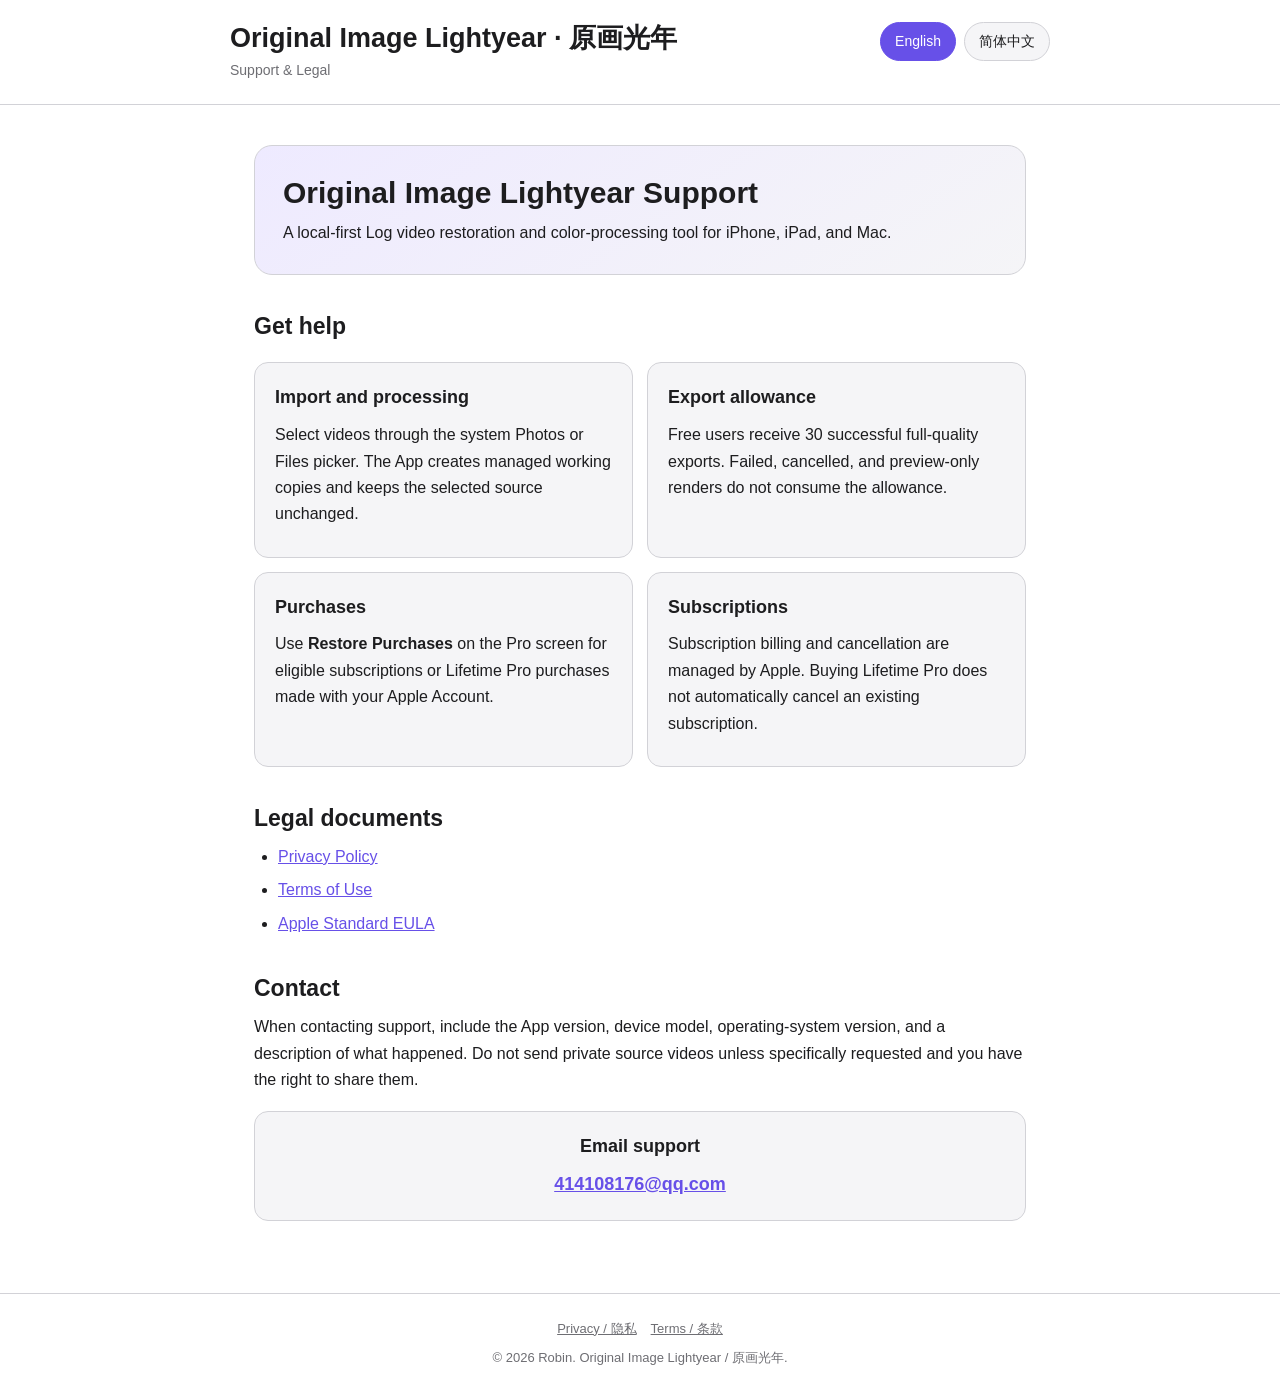
==== index.html @ ecbe5960 "发布原画光年中英双语法律与支持页面" ====
<!doctype html>
<html lang="en">
<head>
  <meta charset="utf-8">
  <meta name="viewport" content="width=device-width, initial-scale=1">
  <meta name="description" content="Support and legal information for Original Image Lightyear (原画光年).">
  <title>Original Image Lightyear — Support</title>
  <link rel="stylesheet" href="./assets/site.css">
  <script defer src="./assets/site.js"></script>
</head>
<body>
  <header class="site-header">
    <div class="header-inner header-row">
      <div>
        <h1 class="brand">Original Image Lightyear · 原画光年</h1>
        <p class="subtitle">Support &amp; Legal</p>
      </div>
      <nav class="language-switcher" aria-label="Language">
        <button type="button" data-language-button="en" aria-pressed="true">English</button>
        <button type="button" data-language-button="zh-Hans" aria-pressed="false">简体中文</button>
      </nav>
    </div>
  </header>

  <main>
    <section class="language-content" data-language="en">
      <div class="hero">
        <h2>Original Image Lightyear Support</h2>
        <p>A local-first Log video restoration and color-processing tool for iPhone, iPad, and Mac.</p>
      </div>

      <h2>Get help</h2>
      <div class="cards">
        <article class="card">
          <h3>Import and processing</h3>
          <p>Select videos through the system Photos or Files picker. The App creates managed working copies and keeps the selected source unchanged.</p>
        </article>
        <article class="card">
          <h3>Export allowance</h3>
          <p>Free users receive 30 successful full-quality exports. Failed, cancelled, and preview-only renders do not consume the allowance.</p>
        </article>
        <article class="card">
          <h3>Purchases</h3>
          <p>Use <strong>Restore Purchases</strong> on the Pro screen for eligible subscriptions or Lifetime Pro purchases made with your Apple Account.</p>
        </article>
        <article class="card">
          <h3>Subscriptions</h3>
          <p>Subscription billing and cancellation are managed by Apple. Buying Lifetime Pro does not automatically cancel an existing subscription.</p>
        </article>
      </div>

      <h2>Legal documents</h2>
      <ul>
        <li><a data-language-link href="./privacy/">Privacy Policy</a></li>
        <li><a data-language-link href="./privacy/terms.html">Terms of Use</a></li>
        <li><a href="https://www.apple.com/legal/internet-services/itunes/dev/stdeula/">Apple Standard EULA</a></li>
      </ul>

      <h2>Contact</h2>
      <p>When contacting support, include the App version, device model, operating-system version, and a description of what happened. Do not send private source videos unless specifically requested and you have the right to share them.</p>
      <div class="contact-box">
        <h3>Email support</h3>
        <a href="mailto:414108176@qq.com">414108176@qq.com</a>
      </div>
    </section>

    <section class="language-content" data-language="zh-Hans" hidden>
      <div class="hero">
        <h2>原画光年支持</h2>
        <p>适用于 iPhone、iPad 和 Mac 的本地优先 Log 视频还原与色彩处理工具。</p>
      </div>

      <h2>获取帮助</h2>
      <div class="cards">
        <article class="card">
          <h3>导入与处理</h3>
          <p>请通过系统“照片”或“文件”选择器选择视频。本应用会创建受管理的工作副本，并保持所选源文件不变。</p>
        </article>
        <article class="card">
          <h3>免费导出额度</h3>
          <p>免费用户可成功导出 30 个完整质量文件。失败、取消和仅用于预览的渲染不会消耗额度。</p>
        </article>
        <article class="card">
          <h3>恢复购买</h3>
          <p>如需恢复使用同一 Apple 账户购买的有效订阅或永久 Pro，请在 Pro 页面选择“恢复购买”。</p>
        </article>
        <article class="card">
          <h3>订阅管理</h3>
          <p>订阅的扣款与取消由 Apple 管理。购买永久 Pro 不会自动取消已有订阅。</p>
        </article>
      </div>

      <h2>法律文档</h2>
      <ul>
        <li><a data-language-link href="./privacy/">隐私政策</a></li>
        <li><a data-language-link href="./privacy/terms.html">使用条款</a></li>
        <li><a href="https://www.apple.com/legal/internet-services/itunes/dev/stdeula/">Apple 标准最终用户许可协议</a></li>
      </ul>

      <h2>联系我们</h2>
      <p>联系支持时，请提供应用版本、设备型号、操作系统版本和问题描述。除非支持人员明确请求且您有权分享，否则请勿发送包含隐私内容的源视频。</p>
      <div class="contact-box">
        <h3>支持邮箱</h3>
        <a href="mailto:414108176@qq.com">414108176@qq.com</a>
      </div>
    </section>
  </main>

  <footer class="site-footer">
    <div class="footer-inner">
      <div class="footer-links">
        <a data-language-link href="./privacy/">Privacy / 隐私</a>
        <a data-language-link href="./privacy/terms.html">Terms / 条款</a>
      </div>
      <div>© 2026 Robin. Original Image Lightyear / 原画光年.</div>
    </div>
  </footer>
</body>
</html>
---- assets/site.css ----
:root {
  color-scheme: light dark;
  --bg: #ffffff;
  --surface: #f5f5f7;
  --text: #1d1d1f;
  --muted: #6e6e73;
  --border: #d2d2d7;
  --accent: #6750e8;
  --accent-soft: #eeeaff;
  --max-width: 820px;
}

@media (prefers-color-scheme: dark) {
  :root {
    --bg: #000000;
    --surface: #1d1d1f;
    --text: #f5f5f7;
    --muted: #a1a1a6;
    --border: #424245;
    --accent: #8e79ff;
    --accent-soft: #252044;
  }
}

* { box-sizing: border-box; }

html { scroll-behavior: smooth; }

body {
  margin: 0;
  background: var(--bg);
  color: var(--text);
  font-family: -apple-system, BlinkMacSystemFont, "SF Pro Text", "Helvetica Neue", Arial, sans-serif;
  font-size: 16px;
  line-height: 1.65;
  -webkit-font-smoothing: antialiased;
}

a { color: var(--accent); }
a:hover { text-decoration-thickness: 2px; }

.site-header {
  border-bottom: 1px solid var(--border);
  padding: 22px 24px;
}

.header-inner,
main,
.footer-inner {
  width: min(100%, var(--max-width));
  margin: 0 auto;
}

.header-row {
  display: flex;
  align-items: flex-start;
  justify-content: space-between;
  gap: 20px;
}

.brand {
  margin: 0;
  font-size: 27px;
  line-height: 1.2;
}

.subtitle {
  margin: 5px 0 0;
  color: var(--muted);
  font-size: 14px;
}

.language-switcher {
  display: flex;
  flex-shrink: 0;
  gap: 8px;
}

.language-switcher button {
  min-height: 38px;
  padding: 7px 14px;
  border: 1px solid var(--border);
  border-radius: 999px;
  background: var(--surface);
  color: var(--text);
  font: inherit;
  font-size: 14px;
  cursor: pointer;
}

.language-switcher button[aria-pressed="true"] {
  border-color: var(--accent);
  background: var(--accent);
  color: #ffffff;
}

main { padding: 40px 24px 72px; }

.language-content[hidden] { display: none; }

.hero {
  padding: 28px;
  border: 1px solid var(--border);
  border-radius: 18px;
  background: linear-gradient(145deg, var(--accent-soft), var(--surface));
}

.hero h2 {
  margin: 0 0 8px;
  font-size: 30px;
  line-height: 1.25;
}

.hero p { margin: 8px 0 0; }

h2 {
  margin: 36px 0 10px;
  font-size: 23px;
  line-height: 1.35;
}

h3 {
  margin: 24px 0 8px;
  font-size: 18px;
}

p { margin: 9px 0; }

ul, ol {
  margin: 10px 0;
  padding-left: 24px;
}

li { margin: 7px 0; }

.meta {
  color: var(--muted);
  font-size: 14px;
}

.cards {
  display: grid;
  grid-template-columns: repeat(2, minmax(0, 1fr));
  gap: 14px;
  margin: 20px 0;
}

.card,
.notice,
.contact-box {
  padding: 20px;
  border: 1px solid var(--border);
  border-radius: 14px;
  background: var(--surface);
}

.card h3,
.contact-box h3 { margin-top: 0; }

.notice {
  margin: 18px 0;
  border-left: 4px solid var(--accent);
}

.contact-box {
  margin-top: 18px;
  text-align: center;
}

.contact-box a {
  font-size: 18px;
  font-weight: 650;
}

table {
  width: 100%;
  margin: 16px 0;
  border-collapse: collapse;
  font-size: 14px;
}

th,
td {
  padding: 12px 14px;
  border-bottom: 1px solid var(--border);
  text-align: left;
  vertical-align: top;
}

th {
  background: var(--surface);
  color: var(--muted);
  font-weight: 650;
}

.site-footer {
  border-top: 1px solid var(--border);
  padding: 24px;
  color: var(--muted);
  font-size: 13px;
  text-align: center;
}

.footer-links {
  display: flex;
  justify-content: center;
  flex-wrap: wrap;
  gap: 14px;
  margin-bottom: 8px;
}

.footer-links a { color: var(--muted); }

@media (max-width: 640px) {
  .header-row { display: block; }
  .language-switcher { margin-top: 16px; }
  .cards { grid-template-columns: 1fr; }
  .hero { padding: 22px; }
  table { display: block; overflow-x: auto; }
}
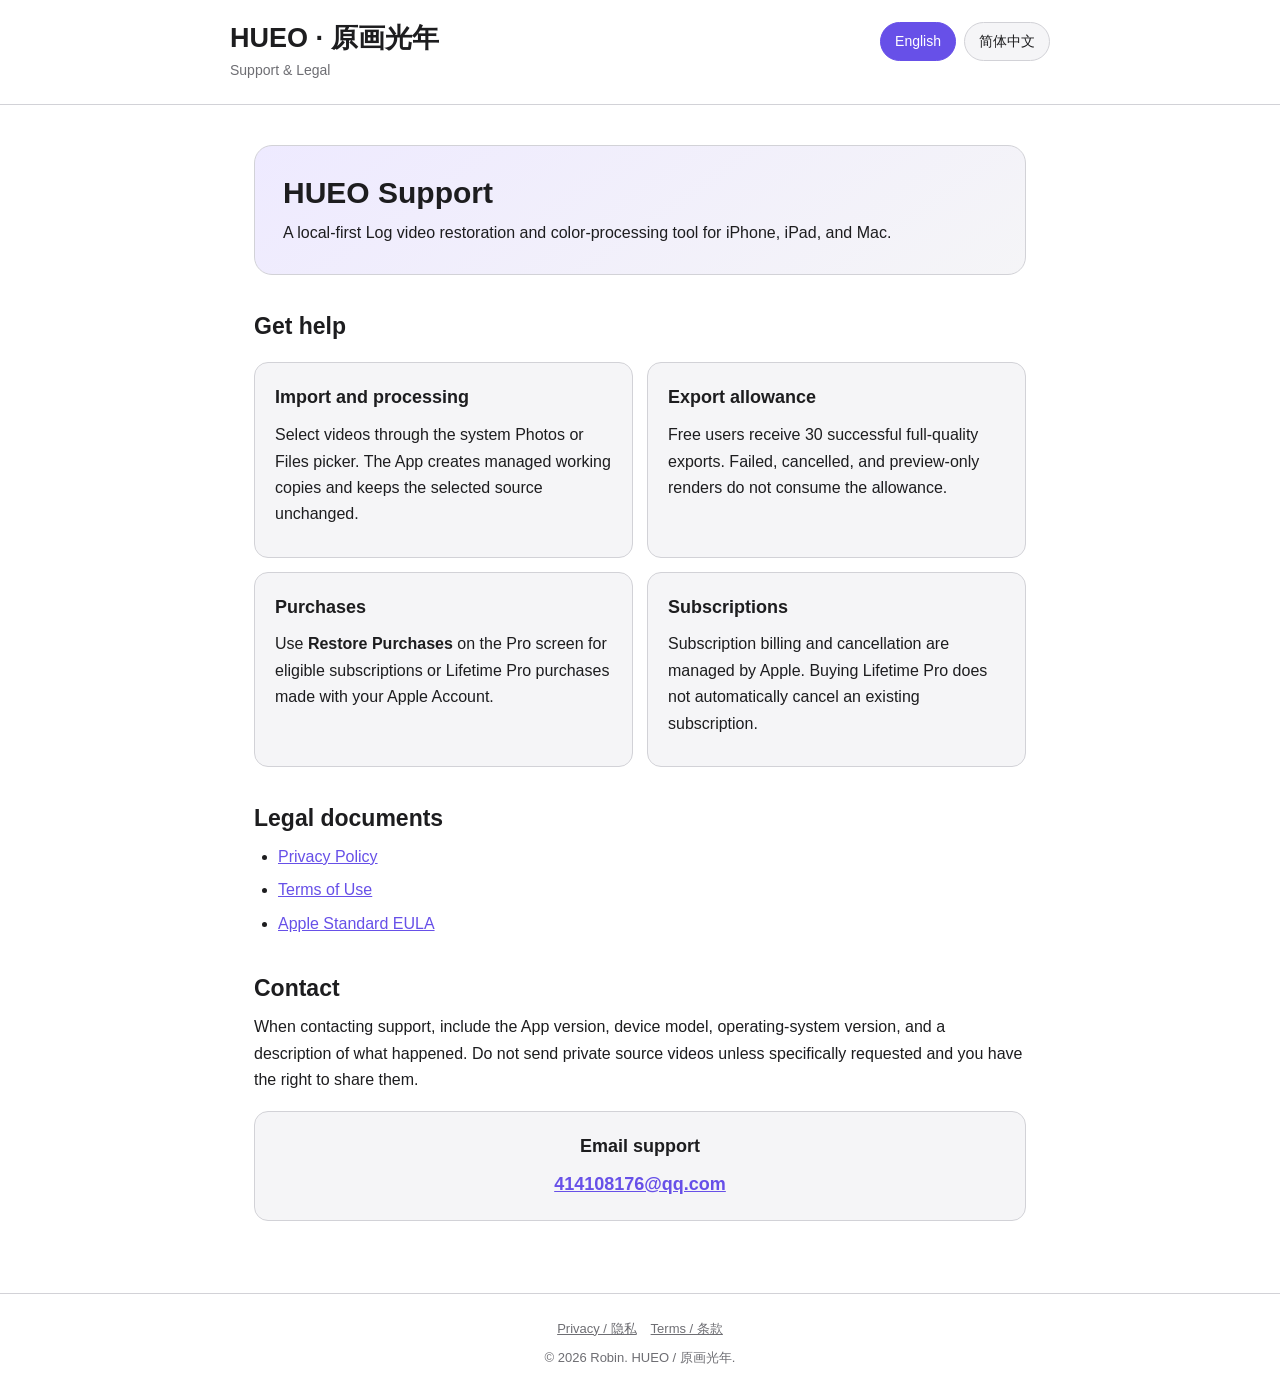
==== commit 00181ac8: "修复：统一 HUEO 法律与支持页面品牌 将支持页、隐私政策和使用条款中的旧英文品牌 Original Image Lightyear 全面替换为 HUEO，中文品牌继续保留原画光年。同步更新页面标题" ====
--- a/index.html
+++ b/index.html
@@ -3,8 +3,8 @@
 <head>
   <meta charset="utf-8">
   <meta name="viewport" content="width=device-width, initial-scale=1">
-  <meta name="description" content="Support and legal information for Original Image Lightyear (原画光年).">
-  <title>Original Image Lightyear — Support</title>
+  <meta name="description" content="Support and legal information for HUEO (原画光年).">
+  <title>HUEO — Support</title>
   <link rel="stylesheet" href="./assets/site.css">
   <script defer src="./assets/site.js"></script>
 </head>
@@ -12,7 +12,7 @@
   <header class="site-header">
     <div class="header-inner header-row">
       <div>
-        <h1 class="brand">Original Image Lightyear · 原画光年</h1>
+        <h1 class="brand">HUEO · 原画光年</h1>
         <p class="subtitle">Support &amp; Legal</p>
       </div>
       <nav class="language-switcher" aria-label="Language">
@@ -25,7 +25,7 @@
   <main>
     <section class="language-content" data-language="en">
       <div class="hero">
-        <h2>Original Image Lightyear Support</h2>
+        <h2>HUEO Support</h2>
         <p>A local-first Log video restoration and color-processing tool for iPhone, iPad, and Mac.</p>
       </div>
 
@@ -112,7 +112,7 @@
         <a data-language-link href="./privacy/">Privacy / 隐私</a>
         <a data-language-link href="./privacy/terms.html">Terms / 条款</a>
       </div>
-      <div>© 2026 Robin. Original Image Lightyear / 原画光年.</div>
+      <div>© 2026 Robin. HUEO / 原画光年.</div>
     </div>
   </footer>
 </body>
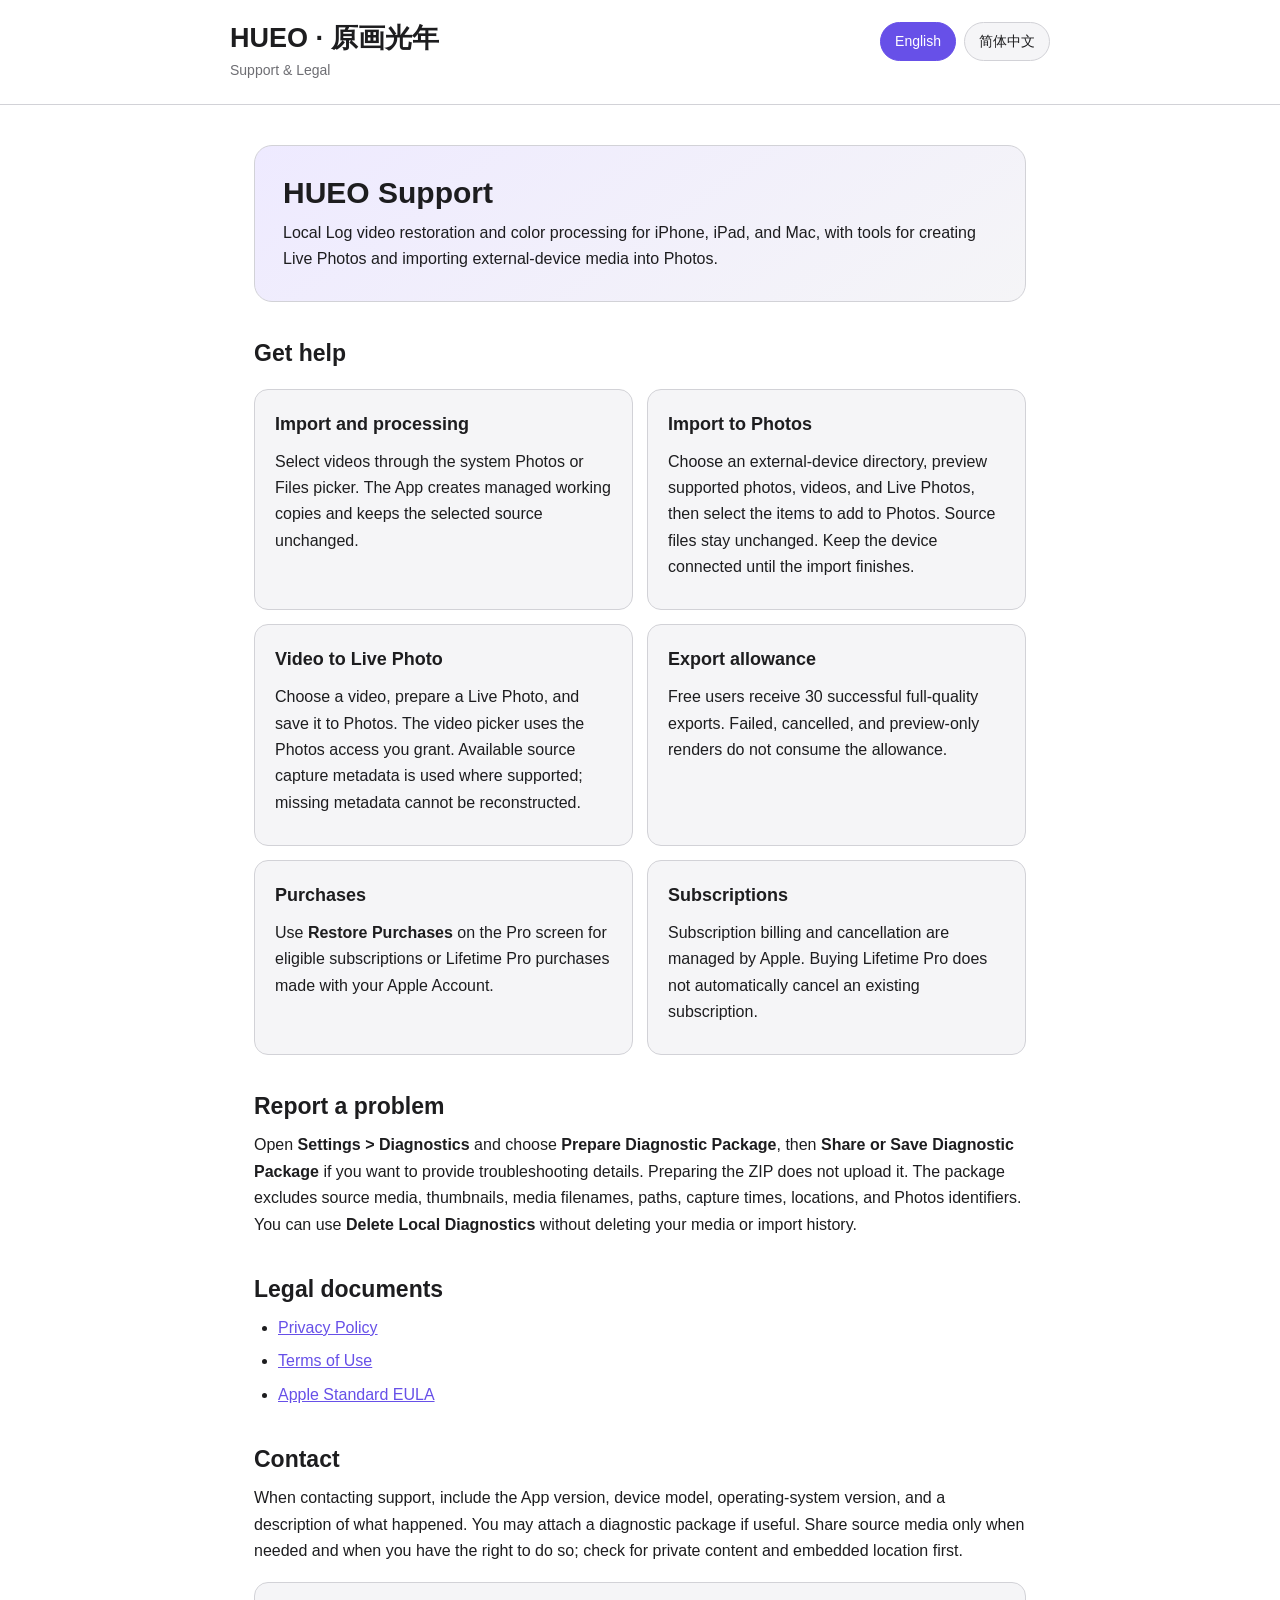
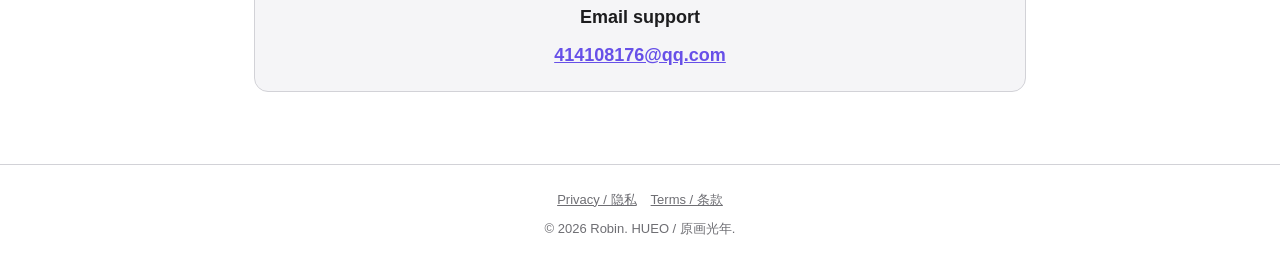
==== commit 6ec2a45d: "docs: align bilingual legal pages with HUEO 1.1.0" ====
--- a/index.html
+++ b/index.html
@@ -26,7 +26,7 @@
     <section class="language-content" data-language="en">
       <div class="hero">
         <h2>HUEO Support</h2>
-        <p>A local-first Log video restoration and color-processing tool for iPhone, iPad, and Mac.</p>
+        <p>Local Log video restoration and color processing for iPhone, iPad, and Mac, with tools for creating Live Photos and importing external-device media into Photos.</p>
       </div>
 
       <h2>Get help</h2>
@@ -34,6 +34,14 @@
         <article class="card">
           <h3>Import and processing</h3>
           <p>Select videos through the system Photos or Files picker. The App creates managed working copies and keeps the selected source unchanged.</p>
+        </article>
+        <article class="card">
+          <h3>Import to Photos</h3>
+          <p>Choose an external-device directory, preview supported photos, videos, and Live Photos, then select the items to add to Photos. Source files stay unchanged. Keep the device connected until the import finishes.</p>
+        </article>
+        <article class="card">
+          <h3>Video to Live Photo</h3>
+          <p>Choose a video, prepare a Live Photo, and save it to Photos. The video picker uses the Photos access you grant. Available source capture metadata is used where supported; missing metadata cannot be reconstructed.</p>
         </article>
         <article class="card">
           <h3>Export allowance</h3>
@@ -49,6 +57,9 @@
         </article>
       </div>
 
+      <h2>Report a problem</h2>
+      <p>Open <strong>Settings &gt; Diagnostics</strong> and choose <strong>Prepare Diagnostic Package</strong>, then <strong>Share or Save Diagnostic Package</strong> if you want to provide troubleshooting details. Preparing the ZIP does not upload it. The package excludes source media, thumbnails, media filenames, paths, capture times, locations, and Photos identifiers. You can use <strong>Delete Local Diagnostics</strong> without deleting your media or import history.</p>
+
       <h2>Legal documents</h2>
       <ul>
         <li><a data-language-link href="./privacy/">Privacy Policy</a></li>
@@ -57,7 +68,7 @@
       </ul>
 
       <h2>Contact</h2>
-      <p>When contacting support, include the App version, device model, operating-system version, and a description of what happened. Do not send private source videos unless specifically requested and you have the right to share them.</p>
+      <p>When contacting support, include the App version, device model, operating-system version, and a description of what happened. You may attach a diagnostic package if useful. Share source media only when needed and when you have the right to do so; check for private content and embedded location first.</p>
       <div class="contact-box">
         <h3>Email support</h3>
         <a href="mailto:414108176@qq.com">414108176@qq.com</a>
@@ -67,7 +78,7 @@
     <section class="language-content" data-language="zh-Hans" hidden>
       <div class="hero">
         <h2>原画光年支持</h2>
-        <p>适用于 iPhone、iPad 和 Mac 的本地优先 Log 视频还原与色彩处理工具。</p>
+        <p>适用于 iPhone、iPad 和 Mac 的本地 Log 视频还原与色彩处理工具，并提供视频转 Live Photo 和外接设备媒体导入相册功能。</p>
       </div>
 
       <h2>获取帮助</h2>
@@ -75,6 +86,14 @@
         <article class="card">
           <h3>导入与处理</h3>
           <p>请通过系统“照片”或“文件”选择器选择视频。本应用会创建受管理的工作副本，并保持所选源文件不变。</p>
+        </article>
+        <article class="card">
+          <h3>导入相册</h3>
+          <p>选择外接设备目录，预览受支持的照片、视频和 Live Photo，再选择要写入系统相册的项目。源文件保持不变；导入完成前请保持设备连接。</p>
+        </article>
+        <article class="card">
+          <h3>视频转 Live Photo</h3>
+          <p>选择视频，准备 Live Photo 并保存到系统相册。视频选择页面使用您授予的照片读取权限；在支持的范围内使用源媒体已有的拍摄元数据，无法重建缺失的信息。</p>
         </article>
         <article class="card">
           <h3>免费导出额度</h3>
@@ -90,6 +109,9 @@
         </article>
       </div>
 
+      <h2>反馈问题</h2>
+      <p>打开<strong>“设置 &gt; 诊断”</strong>，选择<strong>“准备诊断包”</strong>，再按需选择<strong>“分享或保存诊断包”</strong>，即可提供排查信息。准备 ZIP 不会自动上传。诊断包不包含源媒体、缩略图、媒体文件名、路径、拍摄时间、位置或 Photos 标识。您可以<strong>“删除本地诊断”</strong>，不会删除媒体或导入历史。</p>
+
       <h2>法律文档</h2>
       <ul>
         <li><a data-language-link href="./privacy/">隐私政策</a></li>
@@ -98,7 +120,7 @@
       </ul>
 
       <h2>联系我们</h2>
-      <p>联系支持时，请提供应用版本、设备型号、操作系统版本和问题描述。除非支持人员明确请求且您有权分享，否则请勿发送包含隐私内容的源视频。</p>
+      <p>联系支持时，请提供应用版本、设备型号、操作系统版本和问题描述。如有帮助，可自行附上诊断包。只在必要且有权分享时提供源媒体，并先检查其中的隐私内容和内嵌位置。</p>
       <div class="contact-box">
         <h3>支持邮箱</h3>
         <a href="mailto:414108176@qq.com">414108176@qq.com</a>
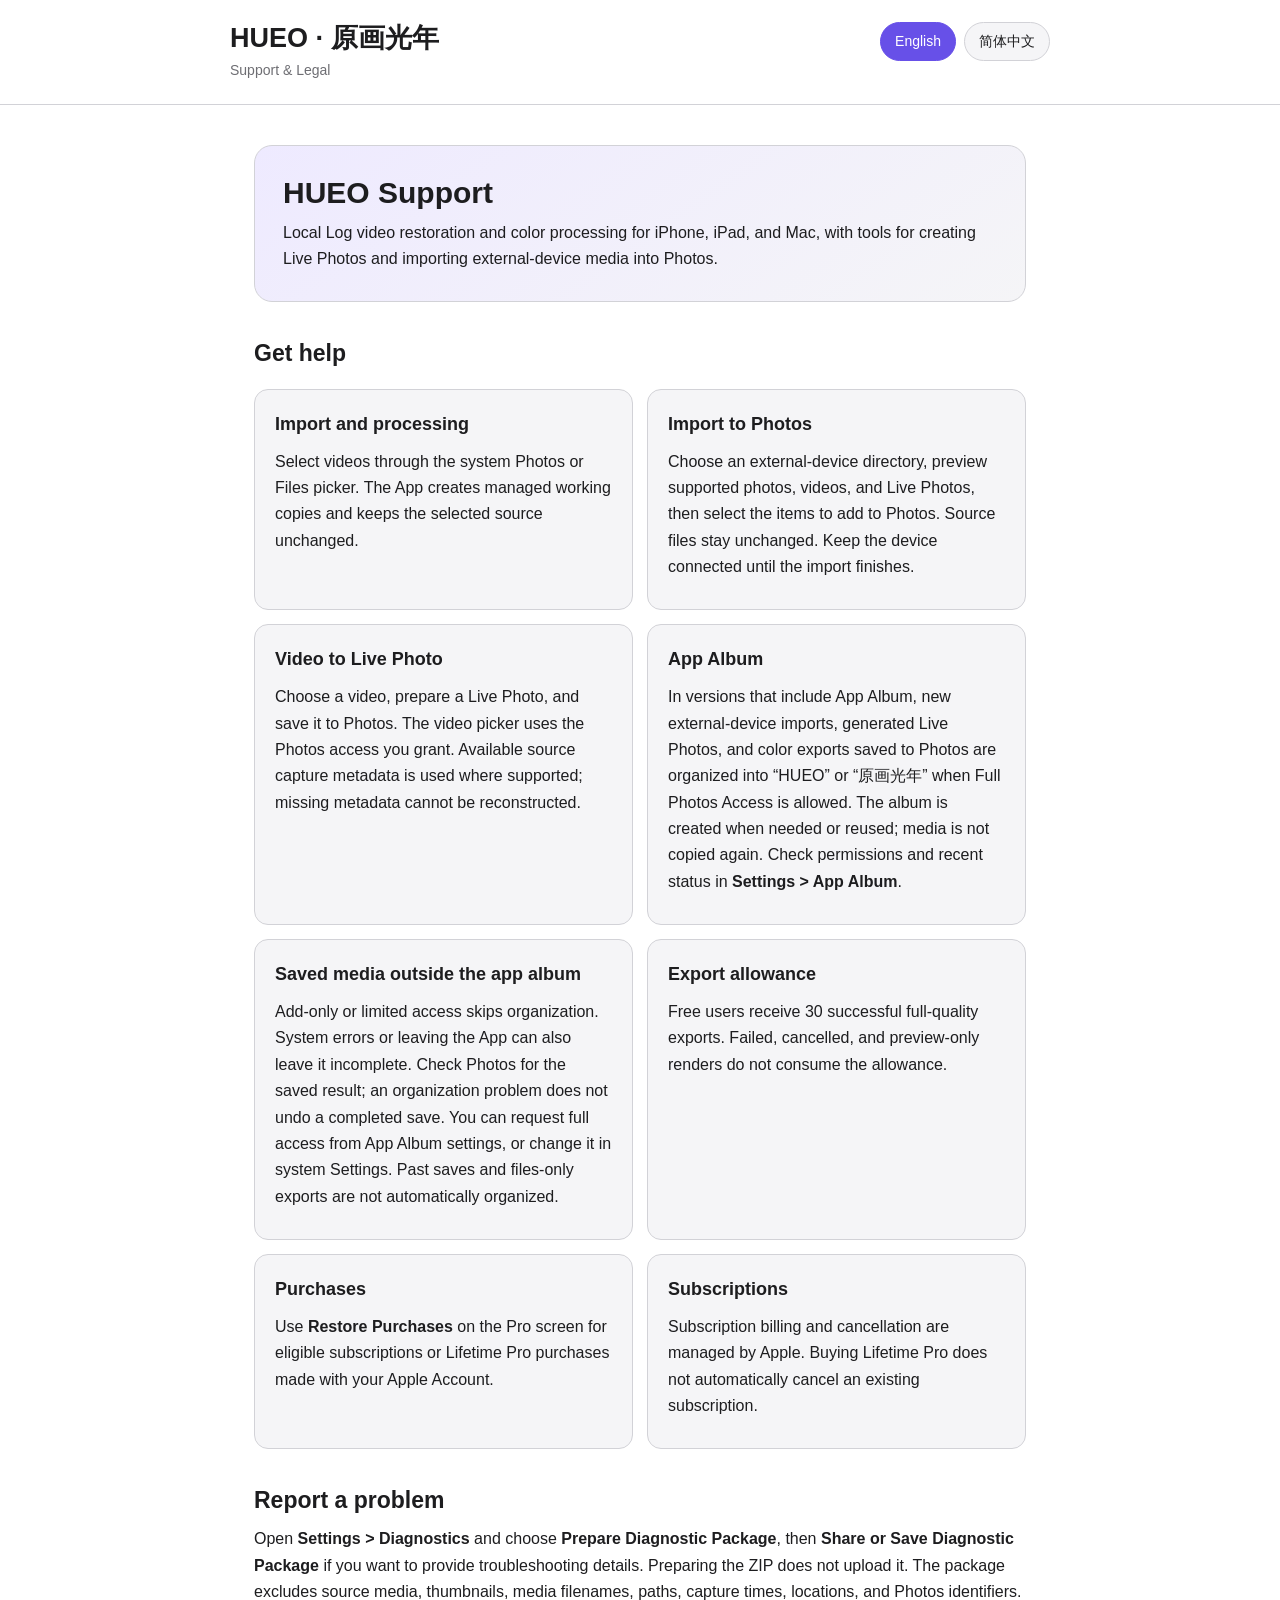
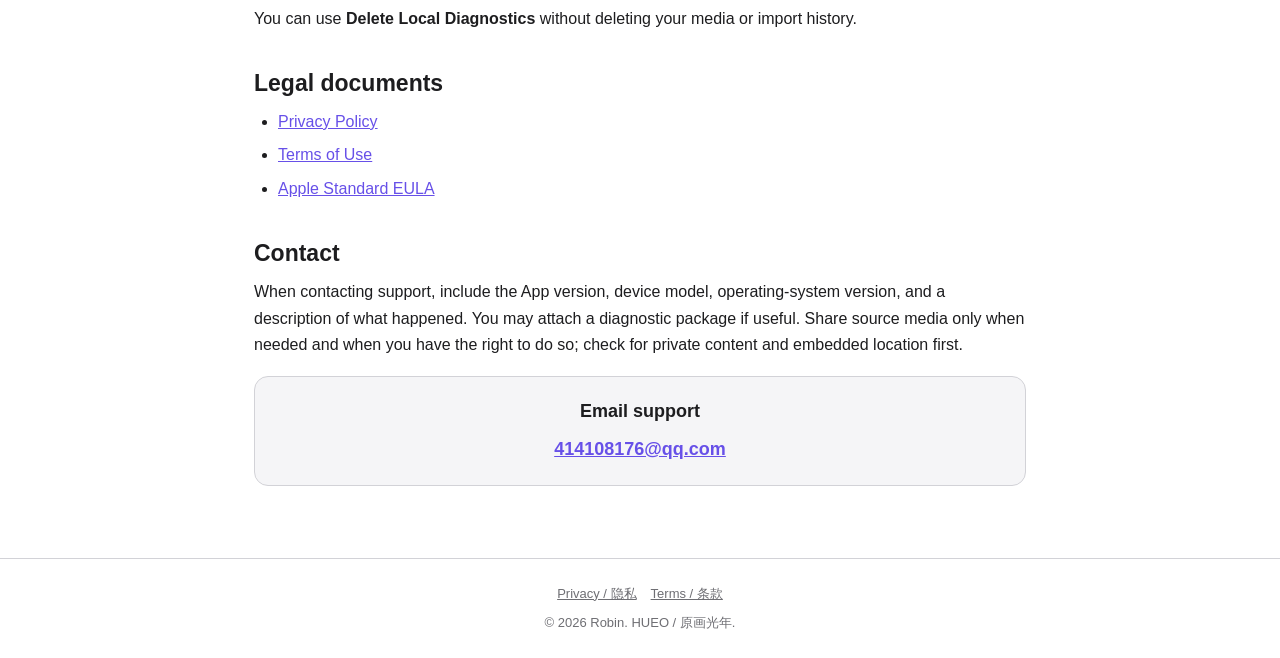
==== commit 0494aacc: "docs: disclose HUEO app album organization Align English and Chinese privacy, terms, and support pag" ====
--- a/index.html
+++ b/index.html
@@ -42,6 +42,14 @@
         <article class="card">
           <h3>Video to Live Photo</h3>
           <p>Choose a video, prepare a Live Photo, and save it to Photos. The video picker uses the Photos access you grant. Available source capture metadata is used where supported; missing metadata cannot be reconstructed.</p>
+        </article>
+        <article class="card">
+          <h3>App Album</h3>
+          <p>In versions that include App Album, new external-device imports, generated Live Photos, and color exports saved to Photos are organized into “HUEO” or “原画光年” when Full Photos Access is allowed. The album is created when needed or reused; media is not copied again. Check permissions and recent status in <strong>Settings &gt; App Album</strong>.</p>
+        </article>
+        <article class="card">
+          <h3>Saved media outside the app album</h3>
+          <p>Add-only or limited access skips organization. System errors or leaving the App can also leave it incomplete. Check Photos for the saved result; an organization problem does not undo a completed save. You can request full access from App Album settings, or change it in system Settings. Past saves and files-only exports are not automatically organized.</p>
         </article>
         <article class="card">
           <h3>Export allowance</h3>
@@ -96,6 +104,14 @@
           <p>选择视频，准备 Live Photo 并保存到系统相册。视频选择页面使用您授予的照片读取权限；在支持的范围内使用源媒体已有的拍摄元数据，无法重建缺失的信息。</p>
         </article>
         <article class="card">
+          <h3>App 相册</h3>
+          <p>在包含“App 相册”的版本中，允许完整照片库访问后，新保存到系统照片的外接设备导入媒体、生成的 Live Photo 和调色作品会整理到“原画光年”或“HUEO”。没有相册时创建，已有相册时复用，不再复制媒体。可在<strong>“设置 &gt; App 相册”</strong>查看权限和最近状态。</p>
+        </article>
+        <article class="card">
+          <h3>已保存但未加入 App 相册</h3>
+          <p>只有仅添加或有限权限时会跳过整理；系统错误或退出应用也可能使整理未完成。请在系统照片中检查保存结果，整理问题不会撤销已完成的保存。可在 App 相册设置中主动申请完整访问，或前往系统设置修改权限。历史作品和仅导出到文件的内容不会自动整理。</p>
+        </article>
+        <article class="card">
           <h3>免费导出额度</h3>
           <p>免费用户可成功导出 30 个完整质量文件。失败、取消和仅用于预览的渲染不会消耗额度。</p>
         </article>
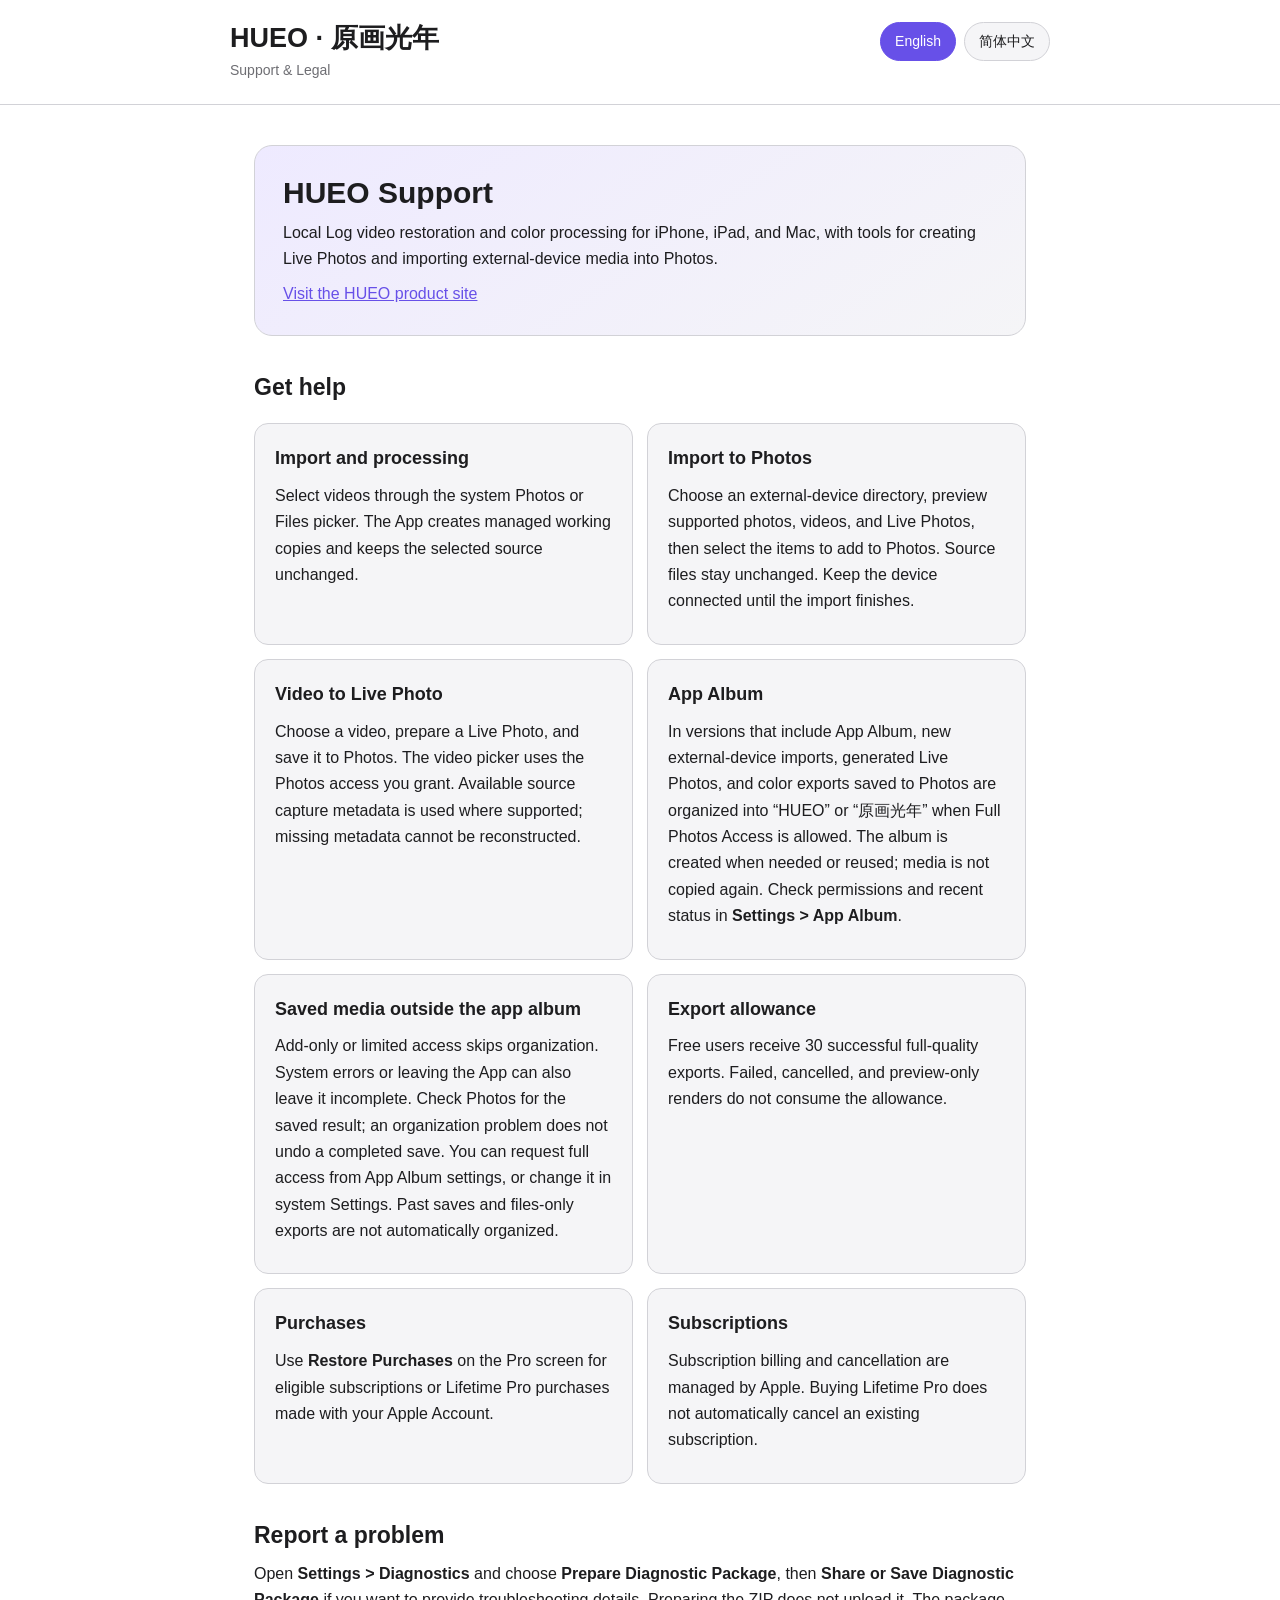
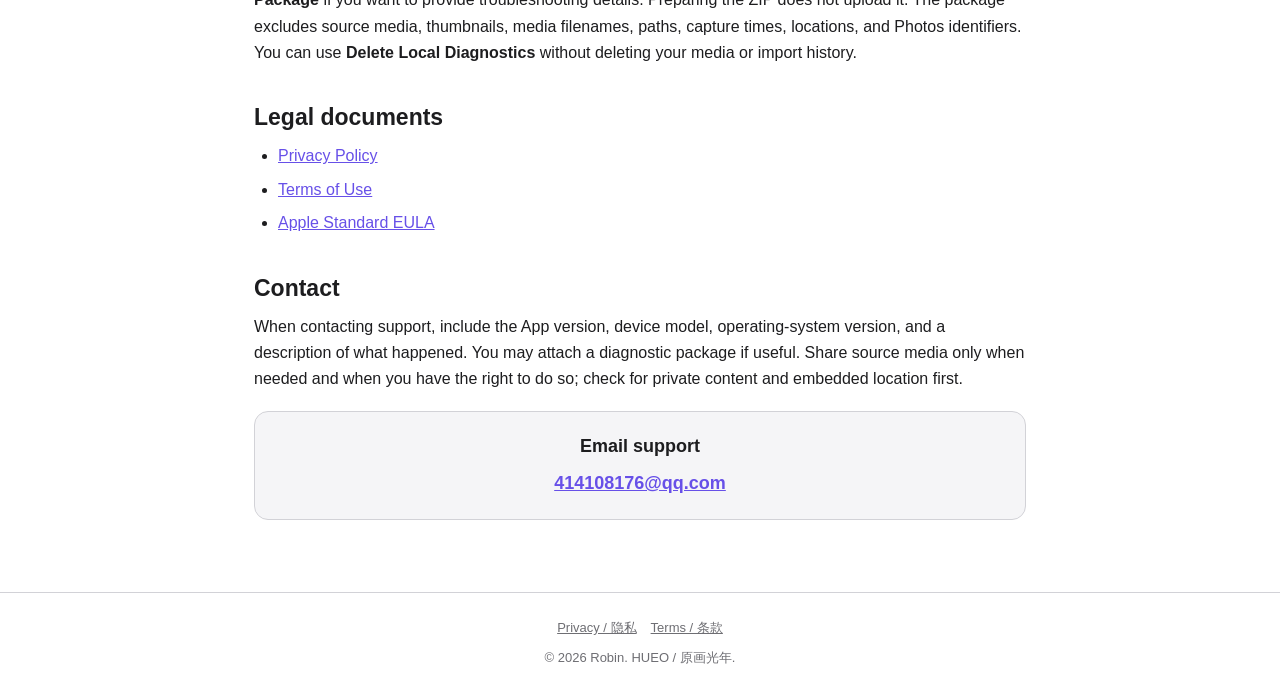
==== commit 9ab5165b: "feat: publish bilingual HUEO product pages and I-Log guides" ====
--- a/index.html
+++ b/index.html
@@ -27,6 +27,7 @@
       <div class="hero">
         <h2>HUEO Support</h2>
         <p>Local Log video restoration and color processing for iPhone, iPad, and Mac, with tools for creating Live Photos and importing external-device media into Photos.</p>
+        <p><a href="./en/">Visit the HUEO product site</a></p>
       </div>
 
       <h2>Get help</h2>
@@ -87,6 +88,7 @@
       <div class="hero">
         <h2>原画光年支持</h2>
         <p>适用于 iPhone、iPad 和 Mac 的本地 Log 视频还原与色彩处理工具，并提供视频转 Live Photo 和外接设备媒体导入相册功能。</p>
+        <p><a href="./zh/">访问原画光年产品官网</a></p>
       </div>
 
       <h2>获取帮助</h2>
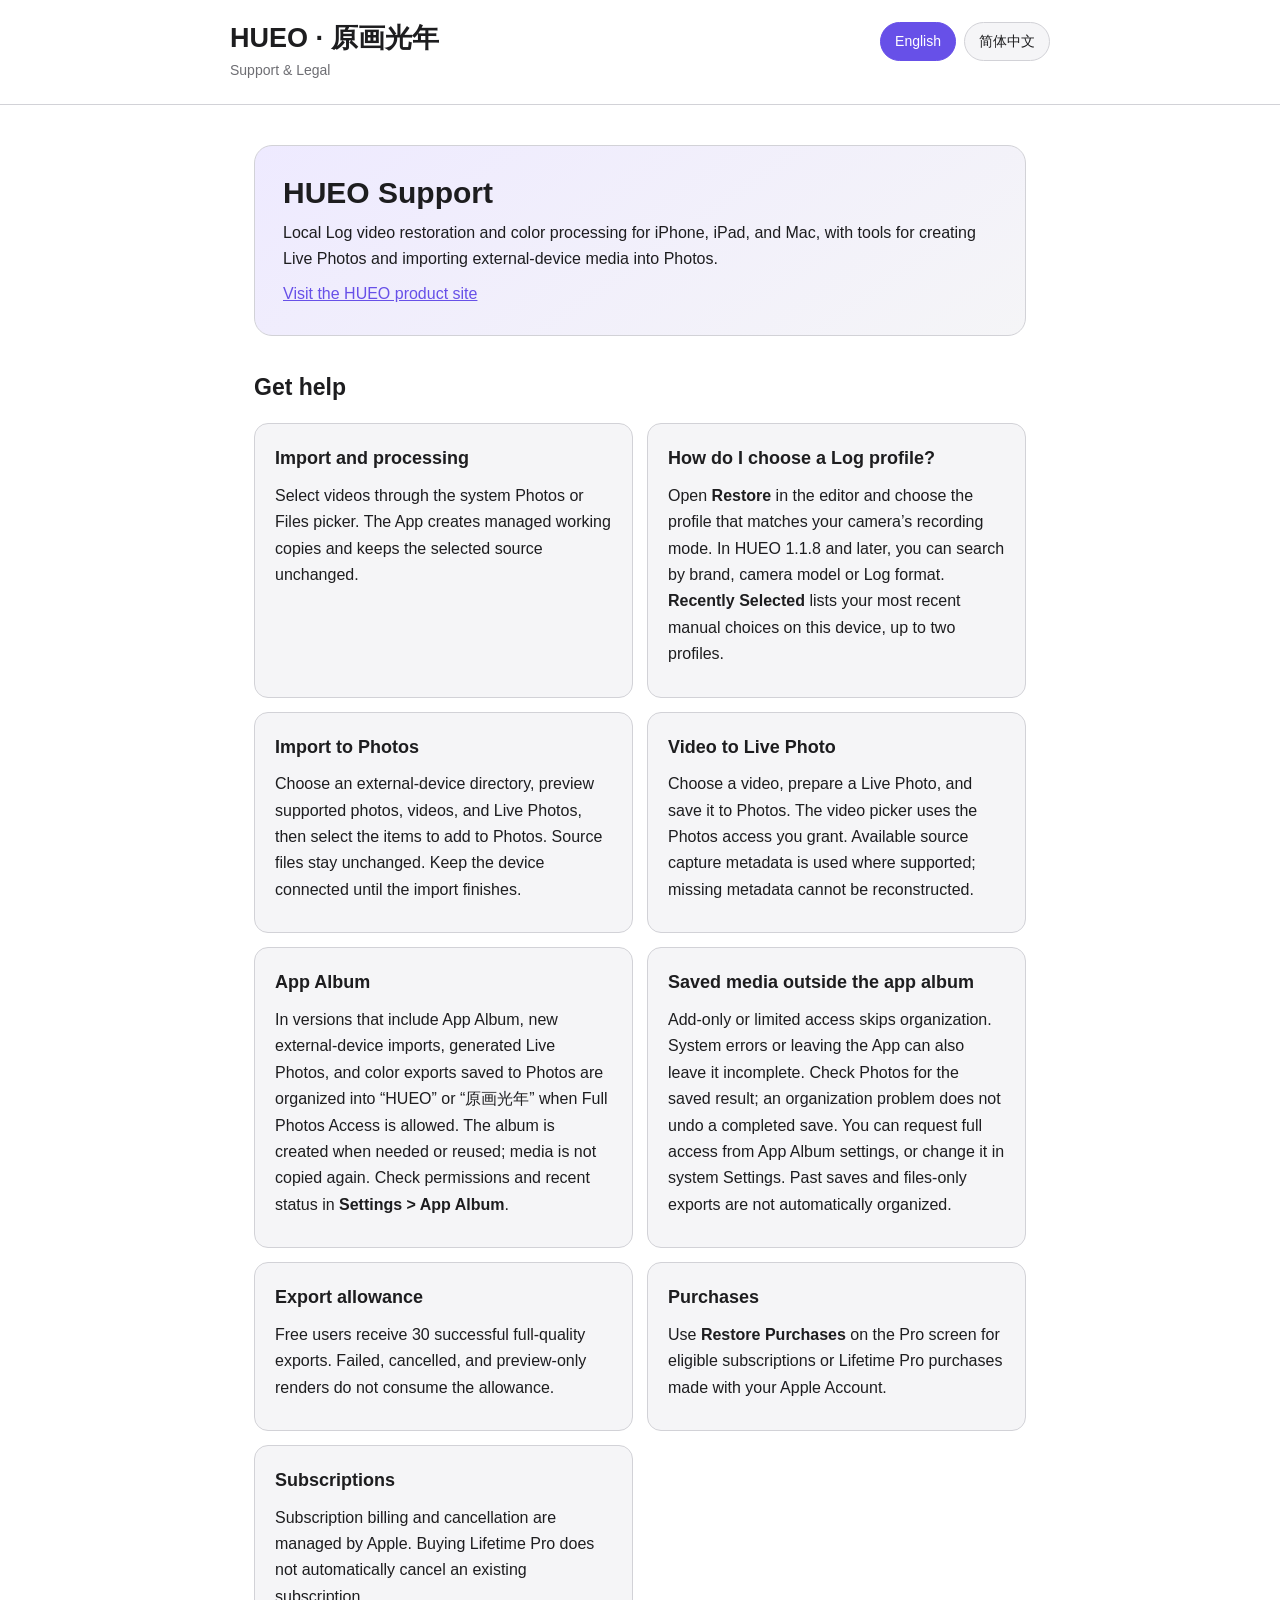
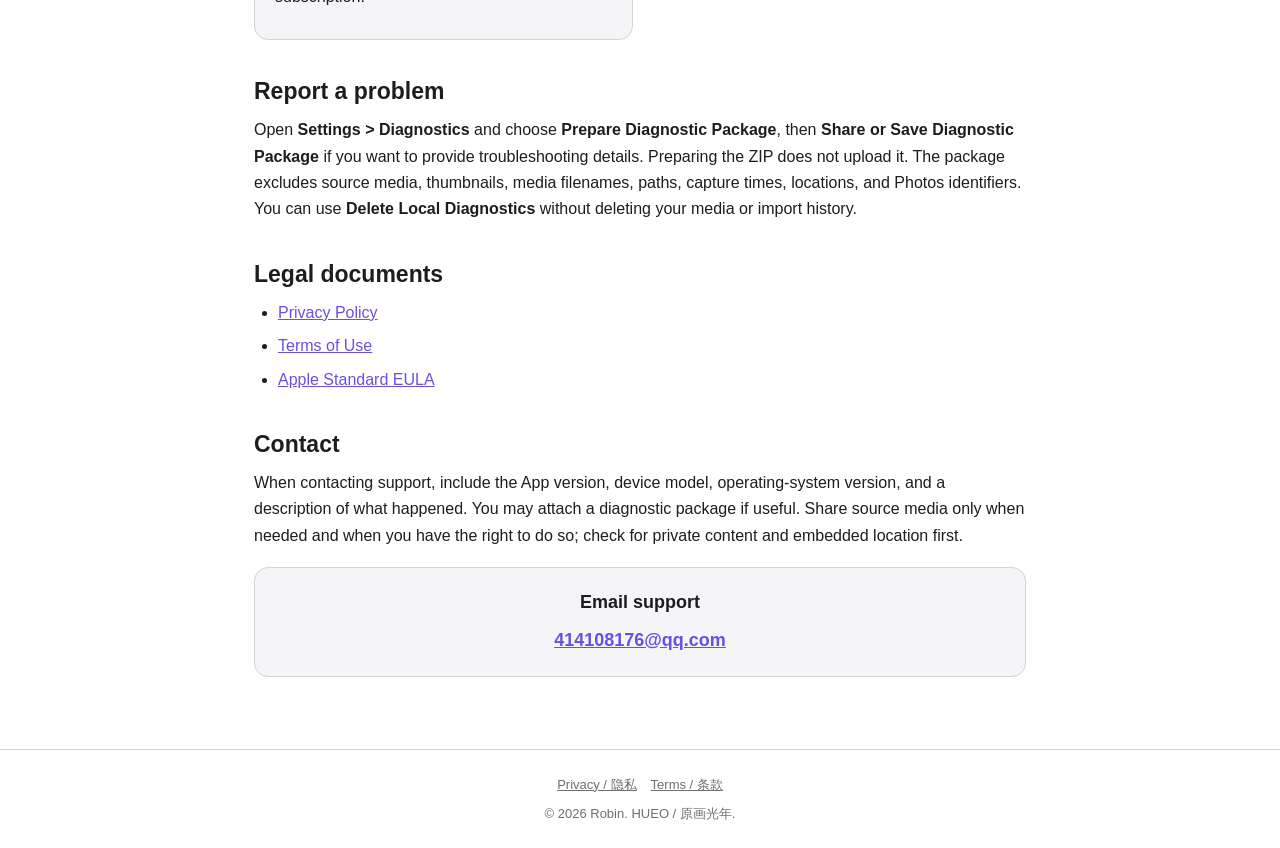
==== commit 373feb04: "同步原画光年 1.1.8 中英文官网与隐私政策 - 在相机兼容表中逐项列出 DJI Osmo Pocket 3、4、4P 对应的 Log 格式，注明自动匹配适用的版本和原片条件。 - 更新官网、支持页" ====
--- a/index.html
+++ b/index.html
@@ -35,6 +35,10 @@
         <article class="card">
           <h3>Import and processing</h3>
           <p>Select videos through the system Photos or Files picker. The App creates managed working copies and keeps the selected source unchanged.</p>
+        </article>
+        <article class="card">
+          <h3>How do I choose a Log profile?</h3>
+          <p>Open <strong>Restore</strong> in the editor and choose the profile that matches your camera’s recording mode. In HUEO 1.1.8 and later, you can search by brand, camera model or Log format. <strong>Recently Selected</strong> lists your most recent manual choices on this device, up to two profiles.</p>
         </article>
         <article class="card">
           <h3>Import to Photos</h3>
@@ -98,6 +102,10 @@
           <p>请通过系统“照片”或“文件”选择器选择视频。本应用会创建受管理的工作副本，并保持所选源文件不变。</p>
         </article>
         <article class="card">
+          <h3>没有自动匹配时，怎么选 Log 还原？</h3>
+          <p>打开编辑器的<strong>“还原”</strong>面板，选择与拍摄模式对应的方案。1.1.8 起可按品牌、机型或 Log 格式搜索。下次打开列表时，<strong>“最近手选”</strong>会显示您在本机最近手动应用的方案，最多两项。</p>
+        </article>
+        <article class="card">
           <h3>导入相册</h3>
           <p>选择外接设备目录，预览受支持的照片、视频和 Live Photo，再选择要写入系统相册的项目。源文件保持不变；导入完成前请保持设备连接。</p>
         </article>
